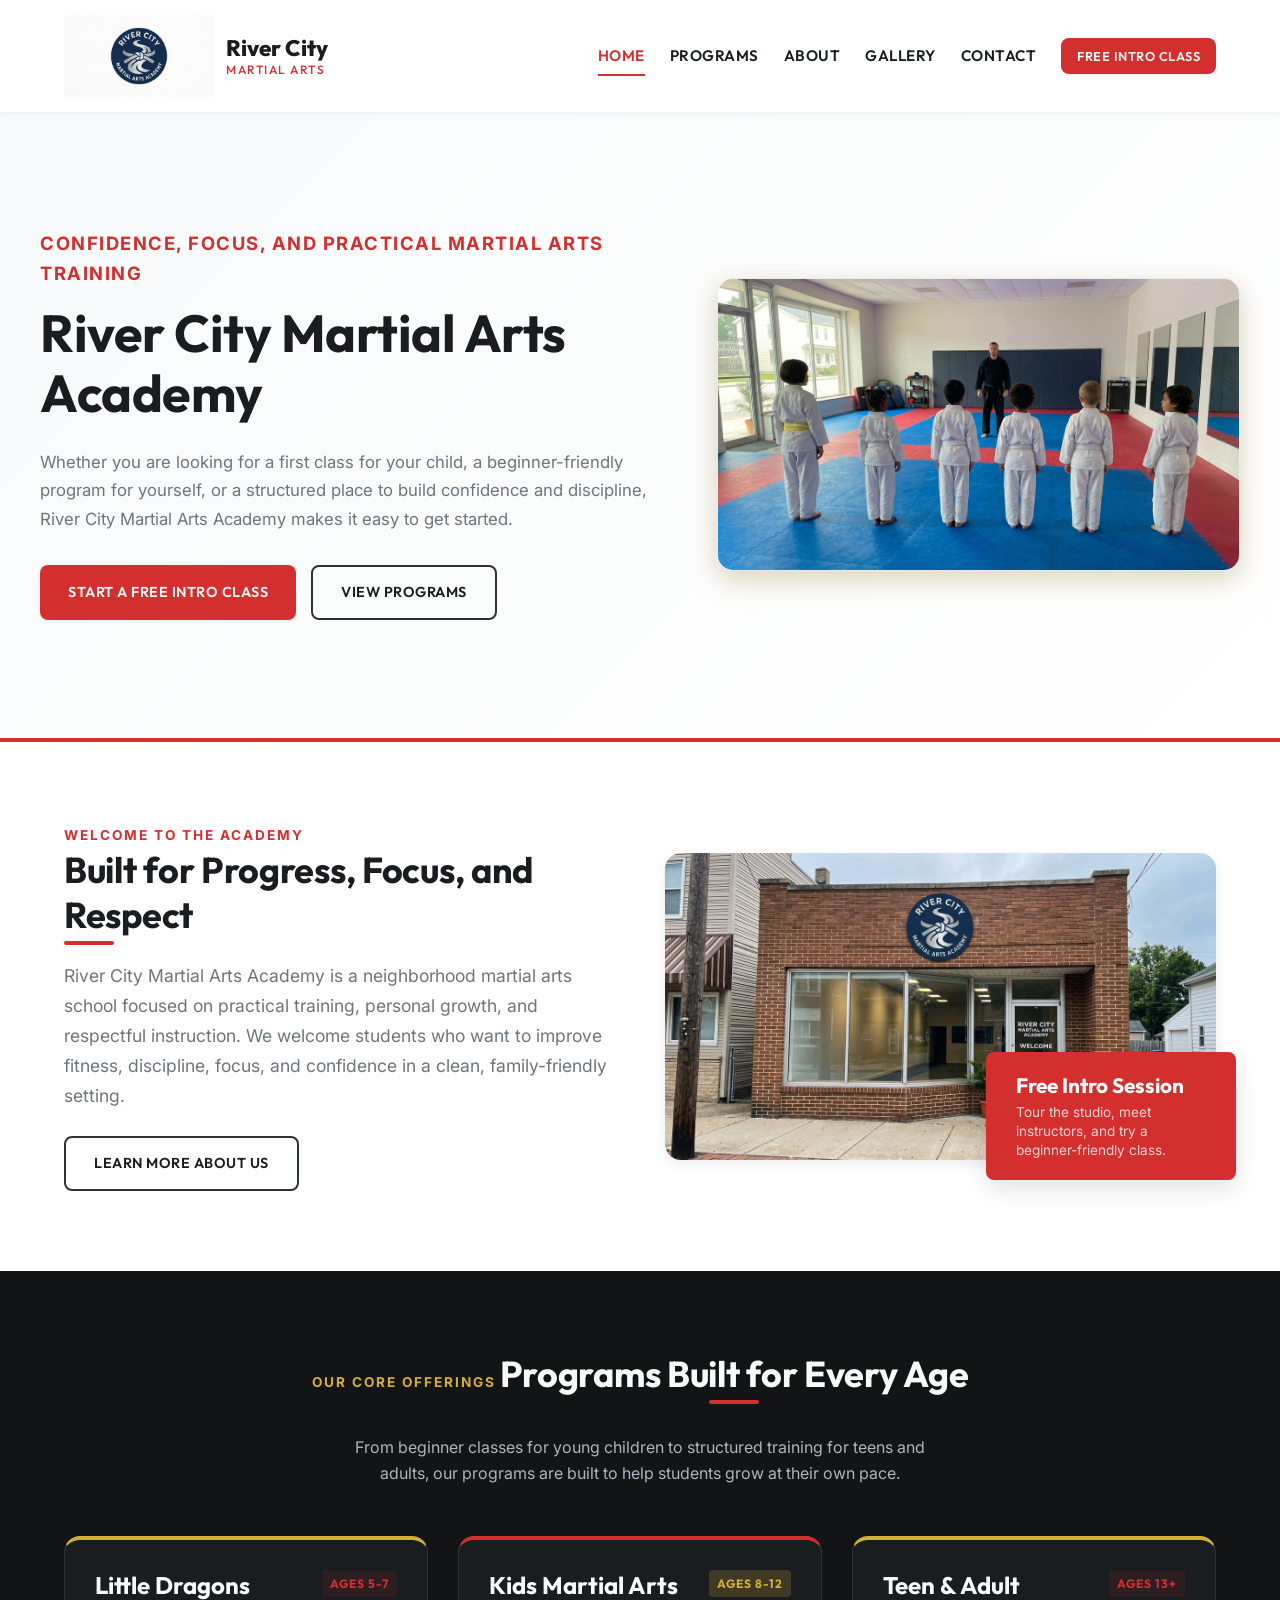
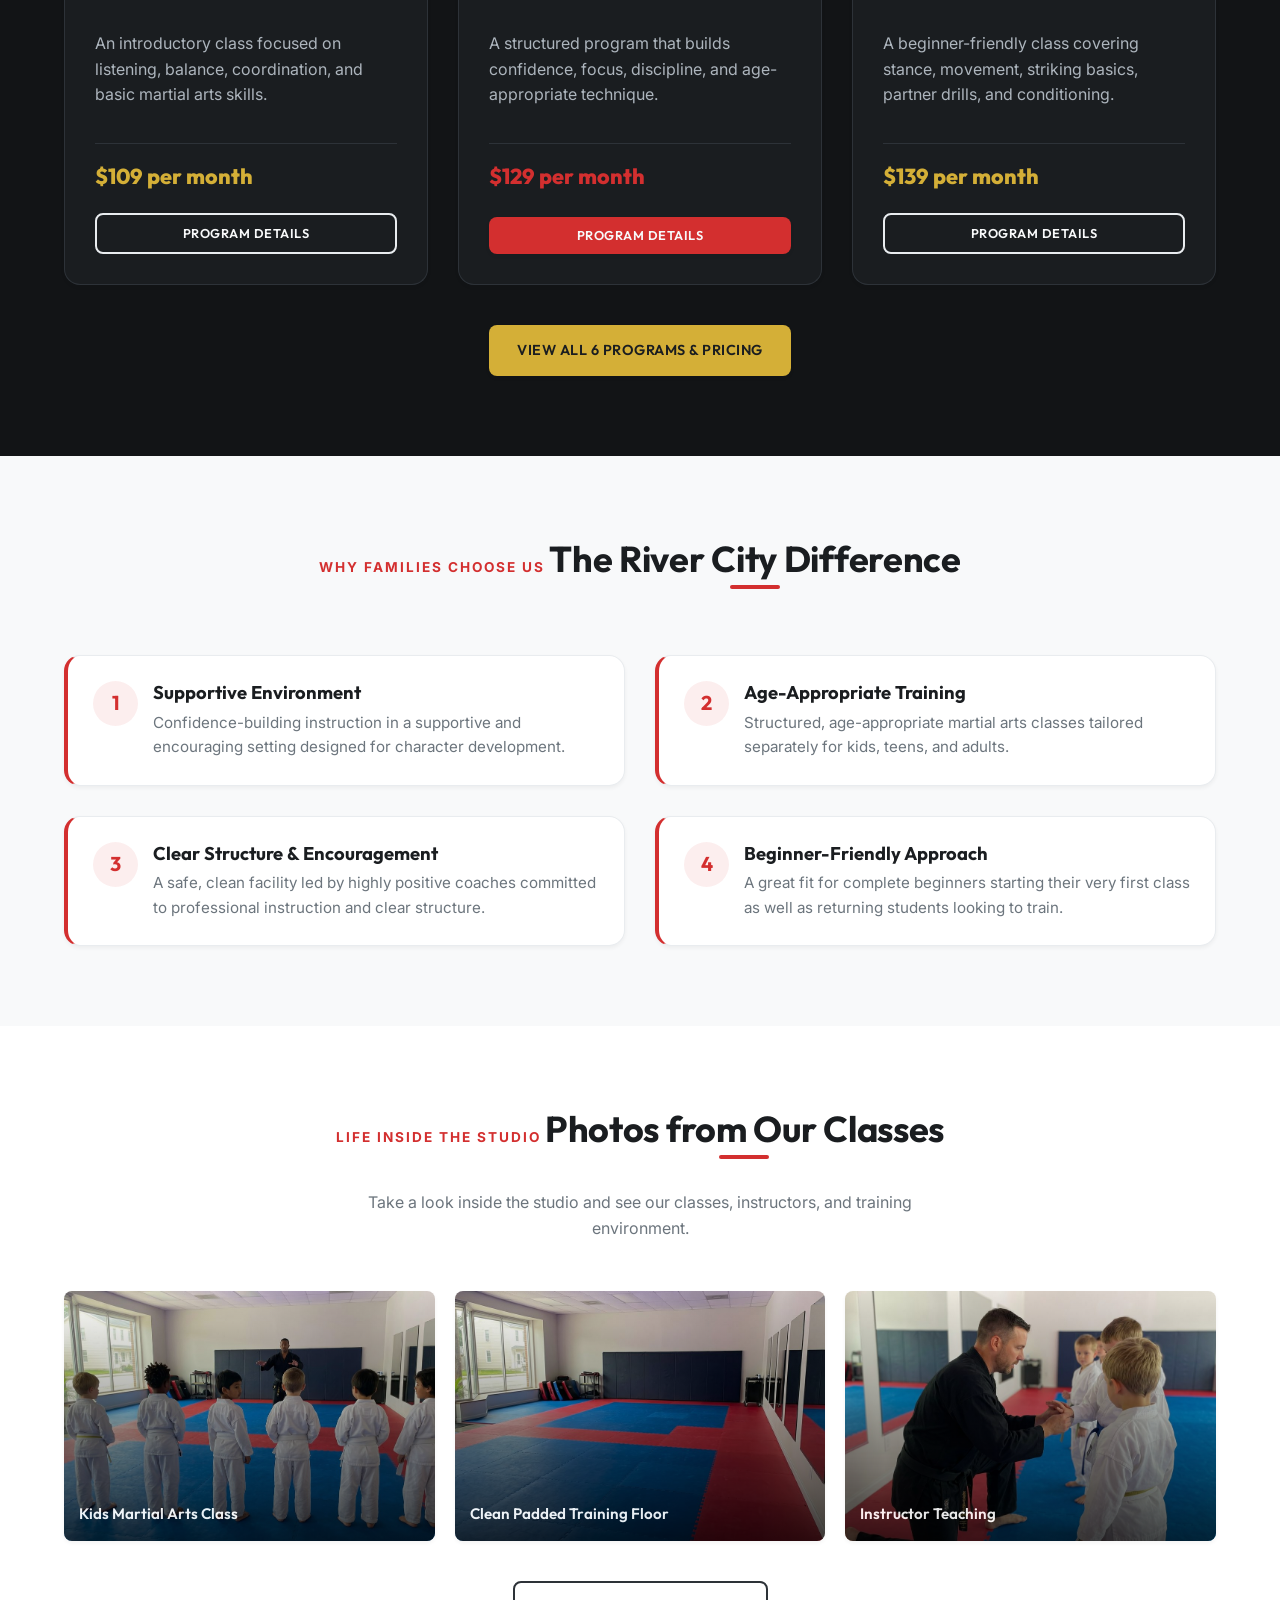
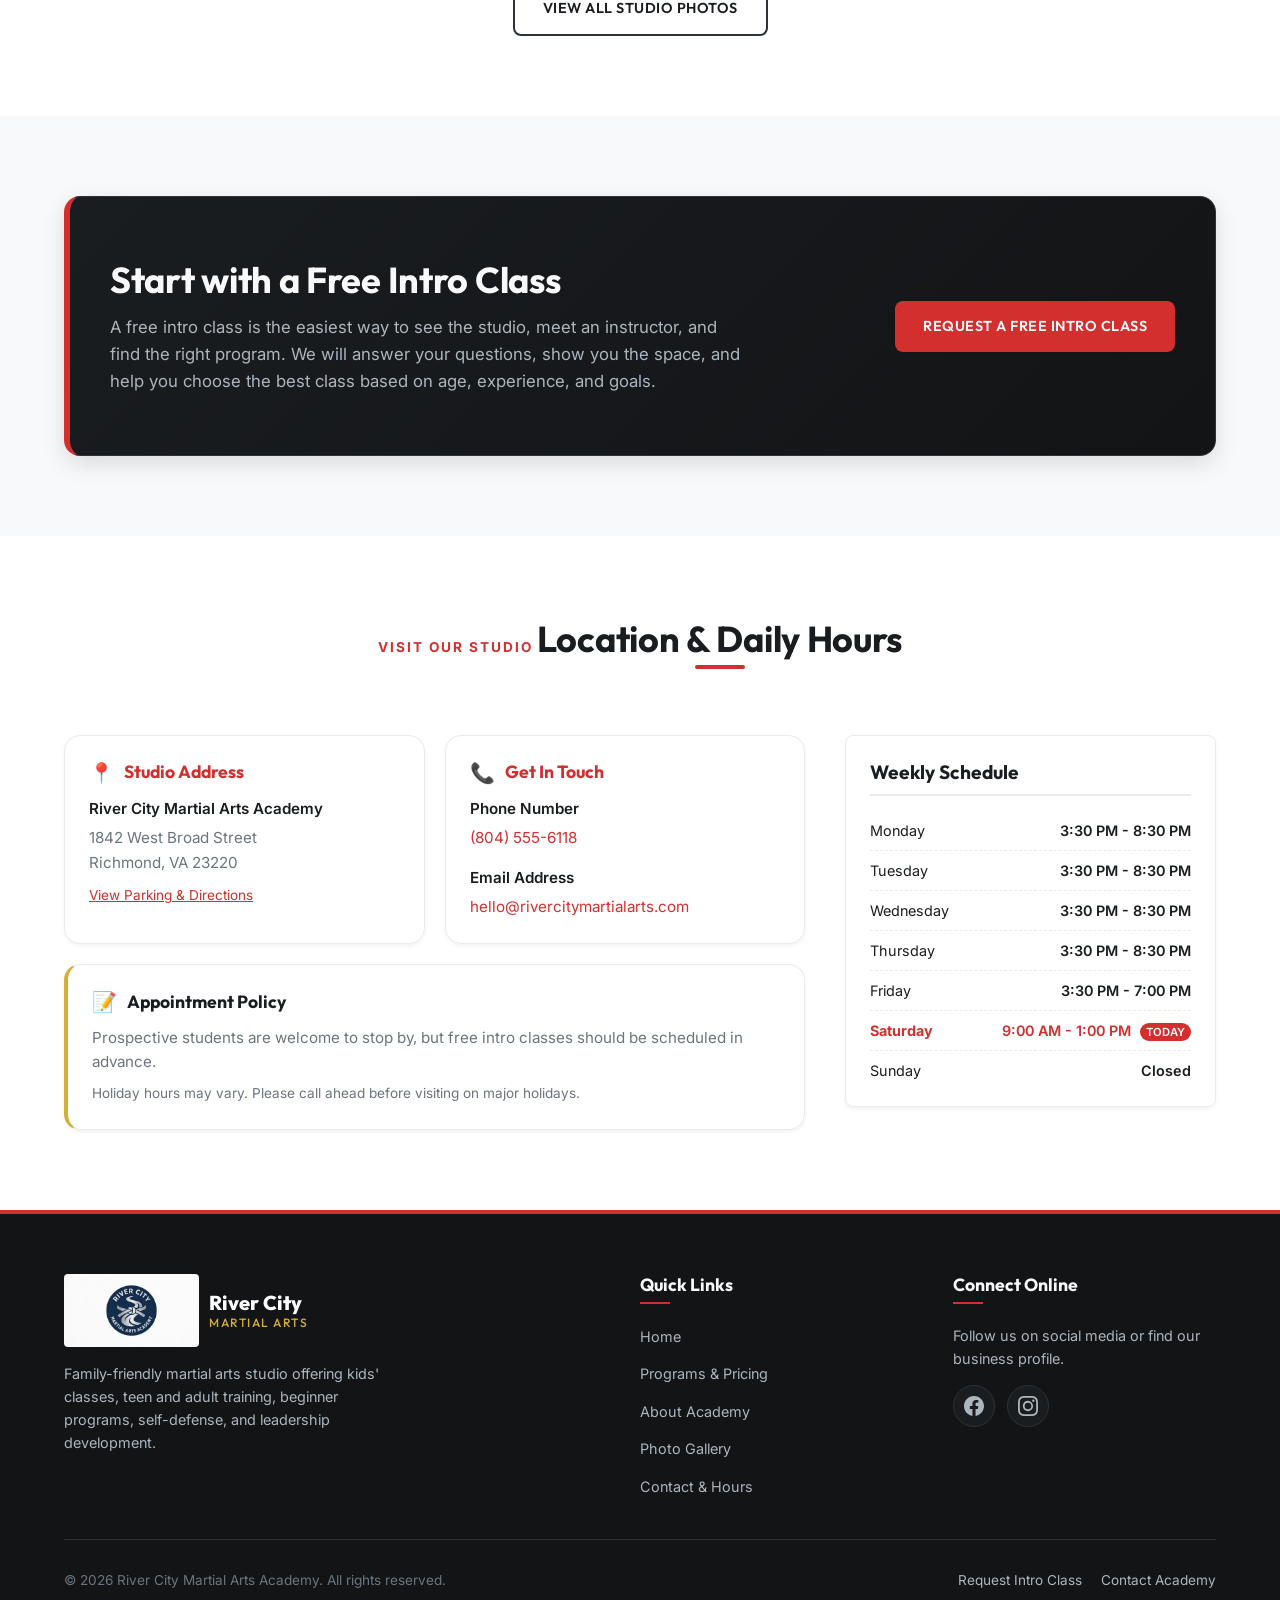
==== index.html @ 2dc16b72 "Initial commit - River City Martial Arts Academy website build" ====
<!DOCTYPE html>
<html lang="en">
<head>
  <meta charset="UTF-8">
  <meta name="viewport" content="width=device-width, initial-scale=1.0">
  <title>River City Martial Arts Academy | Confidence, Focus, & Practical Training</title>
  <meta name="description" content="River City Martial Arts Academy offers family-friendly martial arts classes for kids, teens, and adults in Richmond, Virginia. Start with a free intro class today!">
  <link rel="stylesheet" href="assets/css/style.css">
</head>
<body>

  <!-- Sticky Header & Navigation -->
  <header class="site-header" id="site-header">
    <div class="container header-container">
      <a href="index.html" class="logo-link" id="nav-logo">
        <img src="assets/logo/river-city-martial-arts-logo.jpg" alt="River City Martial Arts Academy Logo" class="logo-image">
        <span class="logo-text">
          River City
          <span class="logo-subtext">Martial Arts</span>
        </span>
      </a>

      <!-- Hamburger Menu for Mobile -->
      <button class="hamburger" id="hamburger" aria-label="Toggle Navigation menu">
        <span></span>
        <span></span>
        <span></span>
      </button>

      <!-- Navigation Links -->
      <nav class="nav-menu" id="nav-menu">
        <a href="index.html" class="nav-link">Home</a>
        <a href="programs.html" class="nav-link">Programs</a>
        <a href="about.html" class="nav-link">About</a>
        <a href="gallery.html" class="nav-link">Gallery</a>
        <a href="contact.html" class="nav-link">Contact</a>
        <a href="contact.html" class="btn btn-primary btn-sm" id="nav-cta-btn">Free Intro Class</a>
      </nav>
    </div>
  </header>

  <!-- Hero Section -->
  <section class="hero" id="hero-section">
    <div class="container hero-grid-container">
      <div class="hero-content">
        <span class="subheadline">Confidence, Focus, and Practical Martial Arts Training</span>
        <h1>River City Martial Arts Academy</h1>
        <p class="intro-para">Whether you are looking for a first class for your child, a beginner-friendly program for yourself, or a structured place to build confidence and discipline, River City Martial Arts Academy makes it easy to get started.</p>
        <div class="hero-actions">
          <a href="contact.html" class="btn btn-primary" id="hero-primary-cta">Start a Free Intro Class</a>
          <a href="programs.html" class="btn btn-secondary" id="hero-secondary-cta">View Programs</a>
        </div>
      </div>
      <div class="hero-visual" id="hero-visual-block">
        <img src="assets/img/river-city-group-class-lineup.jpg" alt="River City Martial Arts Group Class Lineup" class="hero-visual-img">
      </div>
    </div>
  </section>

  <!-- Brief Intro Section -->
  <section class="py-section" id="intro-section" style="background-color: var(--bg-secondary);">
    <div class="container">
      <div class="grid grid-2" style="align-items: center; gap: 50px;">
        <div class="intro-text">
          <span class="section-subtitle">Welcome to the Academy</span>
          <h2 class="section-title">Built for Progress, Focus, and Respect</h2>
          <p style="font-size: 1.1rem; line-height: 1.7; margin-bottom: 25px;">River City Martial Arts Academy is a neighborhood martial arts school focused on practical training, personal growth, and respectful instruction. We welcome students who want to improve fitness, discipline, focus, and confidence in a clean, family-friendly setting.</p>
          <a href="about.html" class="btn btn-secondary" id="intro-about-btn">Learn More About Us</a>
        </div>
        <div class="intro-visual" style="position: relative;">
          <img src="assets/img/river-city-exterior.jpg" alt="River City Martial Arts Academy Exterior" style="width: 100%; height: auto; box-shadow: var(--shadow-md); border-radius: var(--border-radius-lg);">
          <div style="position: absolute; bottom: -20px; right: -20px; background-color: var(--primary); color: white; padding: 20px 30px; border-radius: var(--border-radius); box-shadow: var(--shadow-lg); max-width: 250px;" class="desktop-only-decor">
            <h4 style="color: white; font-size: 1.3rem; margin-bottom: 5px; font-family: var(--font-heading);">Free Intro Session</h4>
            <p style="color: rgba(255,255,255,0.8); font-size: 0.85rem; margin-bottom: 0; line-height: 1.4;">Tour the studio, meet instructors, and try a beginner-friendly class.</p>
          </div>
        </div>
      </div>
    </div>
  </section>

  <!-- Program Overview Section -->
  <section class="py-section bg-dark-section" id="program-overview-section">
    <div class="container">
      <div class="section-header text-center">
        <span class="section-subtitle" style="color: var(--secondary);">Our Core Offerings</span>
        <h2 class="section-title center">Programs Built for Every Age</h2>
        <p style="max-width: 600px; margin: 15px auto 0 auto;">From beginner classes for young children to structured training for teens and adults, our programs are built to help students grow at their own pace.</p>
      </div>

      <div class="grid grid-3">
        <!-- Little Dragons Card -->
        <div class="card card-dark program-card" id="home-prog-little-dragons">
          <div class="program-card-header">
            <h3>Little Dragons</h3>
            <span class="program-ages">Ages 5-7</span>
          </div>
          <p>An introductory class focused on listening, balance, coordination, and basic martial arts skills.</p>
          <div class="program-price">$109 per month</div>
          <a href="programs.html#little-dragons" class="btn btn-secondary-light btn-sm">Program Details</a>
        </div>

        <!-- Kids Martial Arts Card -->
        <div class="card card-dark program-card featured" id="home-prog-kids">
          <div class="program-card-header">
            <h3>Kids Martial Arts</h3>
            <span class="program-ages" style="background-color: rgba(212, 175, 55, 0.2); color: var(--secondary);">Ages 8-12</span>
          </div>
          <p>A structured program that builds confidence, focus, discipline, and age-appropriate technique.</p>
          <div class="program-price" style="color: var(--primary);">$129 per month</div>
          <a href="programs.html#kids-martial-arts" class="btn btn-primary btn-sm">Program Details</a>
        </div>

        <!-- Teen and Adult Fundamentals Card -->
        <div class="card card-dark program-card" id="home-prog-teen-adult">
          <div class="program-card-header">
            <h3>Teen & Adult</h3>
            <span class="program-ages">Ages 13+</span>
          </div>
          <p>A beginner-friendly class covering stance, movement, striking basics, partner drills, and conditioning.</p>
          <div class="program-price">$139 per month</div>
          <a href="programs.html#teen-adult-fundamentals" class="btn btn-secondary-light btn-sm">Program Details</a>
        </div>
      </div>

      <div class="text-center" style="margin-top: 40px;">
        <a href="programs.html" class="btn btn-gold" id="home-view-all-programs-btn">View All 6 Programs & Pricing</a>
      </div>
    </div>
  </section>

  <!-- Benefits Section -->
  <section class="py-section" id="benefits-section" style="background-color: var(--bg-primary);">
    <div class="container">
      <div class="section-header text-center">
        <span class="section-subtitle">Why Families Choose Us</span>
        <h2 class="section-title center">The River City Difference</h2>
      </div>

      <div class="grid grid-2">
        <div class="card benefit-card" id="benefit-1">
          <div class="benefit-icon-wrapper">1</div>
          <div class="benefit-content">
            <h4>Supportive Environment</h4>
            <p>Confidence-building instruction in a supportive and encouraging setting designed for character development.</p>
          </div>
        </div>

        <div class="card benefit-card" id="benefit-2">
          <div class="benefit-icon-wrapper">2</div>
          <div class="benefit-content">
            <h4>Age-Appropriate Training</h4>
            <p>Structured, age-appropriate martial arts classes tailored separately for kids, teens, and adults.</p>
          </div>
        </div>

        <div class="card benefit-card" id="benefit-3">
          <div class="benefit-icon-wrapper">3</div>
          <div class="benefit-content">
            <h4>Clear Structure & Encouragement</h4>
            <p>A safe, clean facility led by highly positive coaches committed to professional instruction and clear structure.</p>
          </div>
        </div>

        <div class="card benefit-card" id="benefit-4">
          <div class="benefit-icon-wrapper">4</div>
          <div class="benefit-content">
            <h4>Beginner-Friendly Approach</h4>
            <p>A great fit for complete beginners starting their very first class as well as returning students looking to train.</p>
          </div>
        </div>
      </div>
    </div>
  </section>

  <!-- Short Class Gallery Preview -->
  <section class="py-section" id="gallery-preview-section" style="background-color: var(--bg-secondary);">
    <div class="container">
      <div class="section-header text-center">
        <span class="section-subtitle">Life Inside the Studio</span>
        <h2 class="section-title center">Photos from Our Classes</h2>
        <p style="max-width: 600px; margin: 15px auto 0 auto;">Take a look inside the studio and see our classes, instructors, and training environment.</p>
      </div>

      <!-- Preview Image Grid (Interactive via Lightbox) -->
      <div class="grid gallery-preview" id="home-gallery-grid">
        <div class="gallery-preview-item" data-lightbox-src="assets/img/river-city-kids-class.jpg" data-lightbox-caption="Kids Martial Arts Class" id="home-gal-kids">
          <img src="assets/img/river-city-kids-class.jpg" alt="Kids Martial Arts Class Preview">
          <div style="position: absolute; top: 0; left: 0; width: 100%; height: 100%; background: linear-gradient(to top, rgba(0,0,0,0.8), transparent); display: flex; align-items: flex-end; padding: 15px; color: white; opacity: 0.9; cursor: pointer;">
            <span style="font-family: var(--font-heading); font-weight: 600; font-size: 0.95rem;">Kids Martial Arts Class</span>
          </div>
        </div>

        <div class="gallery-preview-item" data-lightbox-src="assets/img/river-city-training-floor.jpg" data-lightbox-caption="Clean Padded Training Floor" id="home-gal-floor">
          <img src="assets/img/river-city-training-floor.jpg" alt="Clean Padded Training Floor Preview">
          <div style="position: absolute; top: 0; left: 0; width: 100%; height: 100%; background: linear-gradient(to top, rgba(0,0,0,0.8), transparent); display: flex; align-items: flex-end; padding: 15px; color: white; opacity: 0.9; cursor: pointer;">
            <span style="font-family: var(--font-heading); font-weight: 600; font-size: 0.95rem;">Clean Padded Training Floor</span>
          </div>
        </div>

        <div class="gallery-preview-item" data-lightbox-src="assets/img/river-city-instructor-teaching.jpg" data-lightbox-caption="Instructor Teaching" id="home-gal-teaching">
          <img src="assets/img/river-city-instructor-teaching.jpg" alt="Instructor Teaching Preview">
          <div style="position: absolute; top: 0; left: 0; width: 100%; height: 100%; background: linear-gradient(to top, rgba(0,0,0,0.8), transparent); display: flex; align-items: flex-end; padding: 15px; color: white; opacity: 0.9; cursor: pointer;">
            <span style="font-family: var(--font-heading); font-weight: 600; font-size: 0.95rem;">Instructor Teaching</span>
          </div>
        </div>
      </div>

      <div class="text-center">
        <a href="gallery.html" class="btn btn-secondary" id="home-view-gallery-btn">View All Studio Photos</a>
      </div>
    </div>
  </section>

  <!-- Free Intro Class Call to Action Banner -->
  <section class="py-section" style="background-color: var(--bg-primary);" id="home-cta-section">
    <div class="container">
      <div class="cta-banner" id="home-cta-banner">
        <div class="cta-banner-content">
          <h2>Start with a Free Intro Class</h2>
          <p>A free intro class is the easiest way to see the studio, meet an instructor, and find the right program. We will answer your questions, show you the space, and help you choose the best class based on age, experience, and goals.</p>
        </div>
        <div class="cta-banner-action">
          <a href="contact.html" class="btn btn-primary" id="home-banner-cta-btn">Request a Free Intro Class</a>
        </div>
      </div>
    </div>
  </section>

  <!-- Location and Contact Summary -->
  <section class="py-section" id="home-contact-section" style="background-color: var(--bg-secondary);">
    <div class="container">
      <div class="section-header text-center">
        <span class="section-subtitle">Visit Our Studio</span>
        <h2 class="section-title center">Location & Daily Hours</h2>
      </div>

      <div class="grid info-snippet-grid">
        <!-- Contact quick info blocks -->
        <div class="info-cards">
          <div class="card info-card" id="home-contact-address">
            <h4 class="info-card-title">
              <span style="font-size: 1.25rem;">📍</span> Studio Address
            </h4>
            <p style="font-weight: 600; color: var(--text-dark); margin-bottom: 5px;">River City Martial Arts Academy</p>
            <p>1842 West Broad Street<br>Richmond, VA 23220</p>
            <p style="margin-top: 10px; font-size: 0.85rem;"><a href="contact.html#directions" style="text-decoration: underline;">View Parking & Directions</a></p>
          </div>

          <div class="card info-card" id="home-contact-phone-email">
            <h4 class="info-card-title">
              <span style="font-size: 1.25rem;">📞</span> Get In Touch
            </h4>
            <p style="font-weight: 600; color: var(--text-dark); margin-bottom: 5px;">Phone Number</p>
            <p><a href="tel:8045556118">(804) 555-6118</a></p>
            
            <p style="font-weight: 600; color: var(--text-dark); margin-top: 15px; margin-bottom: 5px;">Email Address</p>
            <p><a href="mailto:hello@rivercitymartialarts.com">hello@rivercitymartialarts.com</a></p>
          </div>

          <div class="card info-card" style="grid-column: span 2; border-left: 4px solid var(--secondary);" id="home-contact-policy">
            <h4 class="info-card-title" style="color: var(--text-dark);">
              <span style="font-size: 1.25rem;">📝</span> Appointment Policy
            </h4>
            <p>Prospective students are welcome to stop by, but free intro classes should be scheduled in advance.</p>
            <p style="margin-top: 8px; font-size: 0.85rem; color: var(--text-muted);">Holiday hours may vary. Please call ahead before visiting on major holidays.</p>
          </div>
        </div>

        <!-- Weekly Hours Roster -->
        <div class="hours-roster" id="home-hours-roster">
          <h3 class="hours-title">Weekly Schedule</h3>
          <div class="hours-row">
            <span class="hours-day">Monday</span>
            <span class="hours-time">3:30 PM - 8:30 PM</span>
          </div>
          <div class="hours-row">
            <span class="hours-day">Tuesday</span>
            <span class="hours-time">3:30 PM - 8:30 PM</span>
          </div>
          <div class="hours-row">
            <span class="hours-day">Wednesday</span>
            <span class="hours-time">3:30 PM - 8:30 PM</span>
          </div>
          <div class="hours-row">
            <span class="hours-day">Thursday</span>
            <span class="hours-time">3:30 PM - 8:30 PM</span>
          </div>
          <div class="hours-row">
            <span class="hours-day">Friday</span>
            <span class="hours-time">3:30 PM - 7:00 PM</span>
          </div>
          <div class="hours-row">
            <span class="hours-day">Saturday</span>
            <span class="hours-time">9:00 AM - 1:00 PM</span>
          </div>
          <div class="hours-row">
            <span class="hours-day">Sunday</span>
            <span class="hours-time">Closed</span>
          </div>
        </div>
      </div>
    </div>
  </section>

  <!-- Footer -->
  <footer class="site-footer" id="site-footer">
    <div class="container">
      <div class="footer-top">
        <div class="footer-brand">
          <a href="index.html" class="logo-link" style="gap: 10px;">
            <img src="assets/logo/river-city-martial-arts-logo.jpg" alt="River City Martial Arts Academy Logo" class="logo-image" style="width: 135px;">
            <span class="logo-text" style="color: white; font-size: 1.25rem;">
              River City
              <span class="logo-subtext" style="color: var(--secondary);">Martial Arts</span>
            </span>
          </a>
          <p>Family-friendly martial arts studio offering kids' classes, teen and adult training, beginner programs, self-defense, and leadership development.</p>
        </div>

        <div>
          <h3 class="footer-title">Quick Links</h3>
          <ul class="footer-links">
            <li><a href="index.html" class="footer-link">Home</a></li>
            <li><a href="programs.html" class="footer-link">Programs & Pricing</a></li>
            <li><a href="about.html" class="footer-link">About Academy</a></li>
            <li><a href="gallery.html" class="footer-link">Photo Gallery</a></li>
            <li><a href="contact.html" class="footer-link">Contact & Hours</a></li>
          </ul>
        </div>

        <div>
          <h3 class="footer-title">Connect Online</h3>
          <p style="font-size: 0.9rem; color: var(--text-muted-light); margin-bottom: 15px;">Follow us on social media or find our business profile.</p>
                              <div class="social-links">
            <a href="https://www.facebook.com/rivercitymartialartsacademy" target="_blank" rel="noopener" class="social-icon-btn" id="footer-fb-link" aria-label="Facebook Page">
              <svg xmlns="http://www.w3.org/2000/svg" width="20" height="20" fill="currentColor" class="bi bi-facebook" viewBox="0 0 16 16">
                <path d="M16 8.049c0-4.446-3.582-8.05-8-8.05C3.58 0-.002 3.603-.002 8.05c0 4.017 2.926 7.347 6.75 7.951v-5.625h-2.03V8.05H6.75V6.275c0-2.017 1.195-3.131 3.022-3.131.876 0 1.791.157 1.791.157v1.98h-1.009c-.993 0-1.303.621-1.303 1.258v1.51h2.218l-.354 2.326H9.25V16c3.824-.604 6.75-3.934 6.75-7.951"/>
              </svg>
            </a>
            <a href="https://instagram.com/rivercitymartialarts" target="_blank" rel="noopener" class="social-icon-btn" id="footer-ig-link" aria-label="Instagram Profile">
              <svg xmlns="http://www.w3.org/2000/svg" width="20" height="20" fill="currentColor" class="bi bi-instagram" viewBox="0 0 16 16">
                <path d="M8 0C5.829 0 5.556.01 4.703.048 3.85.088 3.269.222 2.76.42a3.9 3.9 0 0 0-1.417.923A3.9 3.9 0 0 0 .42 2.76C.222 3.268.087 3.85.048 4.7.01 5.555 0 5.827 0 8.001c0 2.172.01 2.444.048 3.297.04.852.174 1.433.372 1.942.205.526.478.972.923 1.417.444.445.89.719 1.416.923.51.198 1.09.333 1.942.372C5.555 15.99 5.827 16 8 16s2.444-.01 3.298-.048c.851-.04 1.434-.174 1.943-.372a3.9 3.9 0 0 0 1.416-.923c.445-.445.718-.891.923-1.417.197-.509.332-1.09.372-1.942C15.99 10.445 16 10.173 16 8s-.01-2.445-.048-3.299c-.04-.851-.175-1.433-.372-1.941a3.9 3.9 0 0 0-.923-1.417A3.9 3.9 0 0 0 13.24.42c-.51-.198-1.092-.333-1.943-.372C10.443.01 10.172 0 7.998 0zm-.717 1.442h.718c2.136 0 2.389.007 3.232.046.78.035 1.204.166 1.486.275.373.145.64.319.92.599s.453.546.598.92c.11.281.24.705.275 1.485.039.843.047 1.096.047 3.231s-.008 2.389-.047 3.232c-.035.78-.166 1.203-.275 1.485a2.5 2.5 0 0 1-.599.919c-.28.28-.546.453-.92.598-.28.11-.704.24-1.485.276-.843.038-1.096.047-3.232.047s-2.39-.009-3.233-.047c-.78-.036-1.203-.166-1.485-.276a2.5 2.5 0 0 1-.92-.598 2.5 2.5 0 0 1-.6-.92c-.109-.281-.24-.705-.275-1.485-.038-.843-.046-1.096-.046-3.233s.008-2.388.046-3.231c.036-.78.166-1.204.276-1.486.145-.373.319-.64.599-.92.28-.28.546-.453.92-.598.282-.11.705-.24 1.485-.276.738-.034 1.024-.044 2.515-.045zm4.988 1.328a.96.96 0 1 0 0 1.92.96.96 0 0 0 0-1.92m-4.27 1.122a4.109 4.109 0 1 0 0 8.217 4.109 4.109 0 0 0 0-8.217m0 1.441a2.667 2.667 0 1 1 0 5.334 2.667 2.667 0 0 1 0-5.334"/>
              </svg>
            </a>
          </div>
        </div>
      </div>

      <div class="footer-bottom">
        <p>&copy; 2026 River City Martial Arts Academy. All rights reserved.</p>
        <p>
          <a href="contact.html" target="_blank" style="margin-right: 15px;">Request Intro Class</a>
          <a href="contact.html" target="_blank">Contact Academy</a>
        </p>
      </div>
    </div>
  </footer>

  <!-- Lightbox Modal Container -->
  <div class="lightbox" id="lightbox" aria-modal="true" role="dialog" aria-label="Image lightbox viewer">
    <button class="lightbox-close" id="lightbox-close" aria-label="Close image">&times;</button>
    <button class="lightbox-nav lightbox-prev" id="lightbox-prev" aria-label="Previous image">&#8249;</button>
    <div class="lightbox-content-wrapper">
      <img src="" alt="" class="lightbox-img" id="lightbox-img">
      <div class="lightbox-caption" id="lightbox-caption"></div>
    </div>
    <button class="lightbox-nav lightbox-next" id="lightbox-next" aria-label="Next image">&#8250;</button>
  </div>

  <script src="assets/js/main.js"></script>
</body>
</html>
---- assets/css/style.css ----
/* 
  =========================================
  RIVER CITY MARTIAL ARTS ACADEMY
  Core Design System & Stylesheets
  Vanilla CSS
  =========================================
*/

/* Google Fonts Imports */
@import url('https://fonts.googleapis.com/css2?family=Inter:wght@300;400;500;600;700&family=Outfit:wght@400;500;600;700;800&display=swap');

/* CSS Variables */
:root {
  /* Colors */
  --bg-primary: #F8F9FA;
  --bg-secondary: #FFFFFF;
  --bg-dark: #121416;
  --bg-dark-card: #1A1D20;
  
  --primary: #D32F2F;        /* Crimson Red */
  --primary-hover: #B71C1C;
  --secondary: #D4AF37;      /* Gold Accents */
  --secondary-hover: #C5A028;
  
  --text-dark: #1A1D20;
  --text-light: #F8F9FA;
  --text-muted: #6C757D;
  --text-muted-light: #ADB5BD;
  
  --border-light: #E9ECEF;
  --border-dark: #2D3238;
  --border-accent: #E0A96D;
  
  /* Fonts */
  --font-heading: 'Outfit', sans-serif;
  --font-body: 'Inter', sans-serif;
  
  /* Shadow & Transitions */
  --shadow-sm: 0 2px 4px rgba(0, 0, 0, 0.05);
  --shadow-md: 0 4px 12px rgba(0, 0, 0, 0.08);
  --shadow-lg: 0 8px 24px rgba(0, 0, 0, 0.12);
  --shadow-premium: 0 12px 30px rgba(211, 47, 47, 0.15); /* Red tinted shadow for CTAs */
  --transition: all 0.3s cubic-bezier(0.4, 0, 0.2, 1);
  --border-radius: 8px;
  --border-radius-lg: 16px;
  
  /* Spacing */
  --section-padding: 80px 0;
  --section-padding-mobile: 48px 0;
  --container-width: 1200px;
}

/* Base resets */
*, *::before, *::after {
  box-sizing: border-box;
  margin: 0;
  padding: 0;
}

html {
  scroll-behavior: smooth;
  font-size: 16px;
}

body {
  font-family: var(--font-body);
  background-color: var(--bg-primary);
  color: var(--text-dark);
  line-height: 1.6;
  -webkit-font-smoothing: antialiased;
}

/* Typography styles */
h1, h2, h3, h4, h5, h6 {
  font-family: var(--font-heading);
  font-weight: 700;
  line-height: 1.25;
  color: var(--text-dark);
}

h1 {
  font-size: 3rem;
  letter-spacing: -0.5px;
}

h2 {
  font-size: 2.25rem;
  letter-spacing: -0.3px;
  margin-bottom: 1.5rem;
  position: relative;
  display: inline-block;
}

/* Elegant decorative line under H2 headings */
h2.section-title::after {
  content: '';
  position: absolute;
  left: 0;
  bottom: -8px;
  width: 50px;
  height: 4px;
  background-color: var(--primary);
  border-radius: 2px;
}

h2.section-title.center::after {
  left: 50%;
  transform: translateX(-50%);
}

h3 {
  font-size: 1.5rem;
  margin-bottom: 1rem;
}

p {
  color: var(--text-muted);
  margin-bottom: 1.25rem;
}

a {
  color: var(--primary);
  text-decoration: none;
  transition: var(--transition);
}

a:hover {
  color: var(--primary-hover);
}

ul, ol {
  list-style: none;
}

img {
  max-width: 100%;
  height: auto;
  display: block;
  border-radius: var(--border-radius);
}

/* Grid & Container */
.container {
  width: 90%;
  max-width: var(--container-width);
  margin: 0 auto;
}

.grid {
  display: grid;
  gap: 30px;
}

.grid-2 {
  grid-template-columns: repeat(2, 1fr);
}

.grid-3 {
  grid-template-columns: repeat(3, 1fr);
}

.grid-4 {
  grid-template-columns: repeat(4, 1fr);
}

/* Utility classes */
.text-center { text-align: center; }
.text-light { color: var(--text-light); }
.text-muted-light { color: var(--text-muted-light); }
.py-section { padding: var(--section-padding); }
.bg-dark-section {
  background-color: var(--bg-dark);
  color: var(--text-light);
}
.bg-dark-section h2,
.bg-dark-section h3,
.bg-dark-section h4 {
  color: var(--text-light);
}
.bg-dark-section p {
  color: var(--text-muted-light);
}

/* Header & Sticky Navigation */
.site-header {
  position: sticky;
  top: 0;
  background-color: rgba(255, 255, 255, 0.95);
  box-shadow: var(--shadow-sm);
  z-index: 1000;
  backdrop-filter: blur(10px);
  border-bottom: 1px file link to var(--border-light);
  transition: var(--transition);
}

.site-header.scrolled {
  box-shadow: var(--shadow-md);
  padding: 8px 0;
}

.header-container {
  display: flex;
  justify-content: space-between;
  align-items: center;
  padding: 15px 0;
}

.logo-link {
  display: flex;
  align-items: center;
  gap: 12px;
  text-decoration: none;
}

.logo-image {
  width: 150px;
  height: auto;
  border-radius: 4px;
  object-fit: contain;
  transition: var(--transition);
}

.site-header.scrolled .logo-image {
  width: 125px;
}

.logo-text {
  font-family: var(--font-heading);
  font-size: 1.4rem;
  font-weight: 800;
  color: var(--text-dark);
  line-height: 1.1;
  display: flex;
  flex-direction: column;
}

.logo-subtext {
  font-size: 0.75rem;
  font-weight: 500;
  color: var(--primary);
  text-transform: uppercase;
  letter-spacing: 1.5px;
  margin-top: 2px;
}

/* Navigation Links */
.nav-menu {
  display: flex;
  gap: 25px;
  align-items: center;
}

.nav-link {
  font-family: var(--font-heading);
  font-weight: 600;
  color: var(--text-dark);
  font-size: 0.95rem;
  position: relative;
  padding: 8px 0;
  text-transform: uppercase;
  letter-spacing: 0.5px;
}

.nav-link::after {
  content: '';
  position: absolute;
  width: 0;
  height: 2px;
  bottom: 0;
  left: 0;
  background-color: var(--primary);
  transition: var(--transition);
}

.nav-link:hover {
  color: var(--primary);
}

.nav-link:hover::after,
.nav-link.active::after {
  width: 100%;
}

.nav-link.active {
  color: var(--primary);
}

/* Mobile Hamburger Menu */
.hamburger {
  display: none;
  background: none;
  border: none;
  cursor: pointer;
  padding: 8px;
  z-index: 1001;
}

.hamburger span {
  display: block;
  width: 24px;
  height: 2.5px;
  background-color: var(--text-dark);
  margin: 5px 0;
  transition: var(--transition);
}

/* Active Hamburger State */
.hamburger.active span:nth-child(1) {
  transform: translateY(7.5px) rotate(45deg);
}

.hamburger.active span:nth-child(2) {
  opacity: 0;
}

.hamburger.active span:nth-child(3) {
  transform: translateY(-7.5px) rotate(-45deg);
}

/* Interactive Buttons */
.btn {
  display: inline-flex;
  align-items: center;
  justify-content: center;
  font-family: var(--font-heading);
  font-weight: 600;
  text-transform: uppercase;
  letter-spacing: 0.5px;
  padding: 14px 28px;
  border-radius: var(--border-radius);
  transition: var(--transition);
  cursor: pointer;
  font-size: 0.9rem;
  border: none;
  gap: 8px;
}

.btn-primary {
  background-color: var(--primary);
  color: var(--text-light);
  box-shadow: var(--shadow-sm);
}

.btn-primary:hover {
  background-color: var(--primary-hover);
  color: var(--text-light);
  transform: translateY(-2px);
  box-shadow: var(--shadow-premium);
}

.btn-secondary {
  background-color: transparent;
  color: var(--text-dark);
  border: 2px solid var(--border-dark);
}

.btn-secondary:hover {
  background-color: var(--bg-dark);
  color: var(--text-light);
  transform: translateY(-2px);
  border-color: var(--bg-dark);
}

.btn-secondary-light {
  background-color: transparent;
  color: var(--text-light);
  border: 2px solid var(--border-light);
}

.btn-secondary-light:hover {
  background-color: var(--text-light);
  color: var(--text-dark);
  transform: translateY(-2px);
}

.btn-gold {
  background-color: var(--secondary);
  color: var(--text-dark);
  box-shadow: var(--shadow-sm);
}

.btn-gold:hover {
  background-color: var(--secondary-hover);
  color: var(--text-dark);
  transform: translateY(-2px);
  box-shadow: var(--shadow-md);
}

.btn-sm {
  padding: 8px 16px;
  font-size: 0.8rem;
}

/* Hero Section */
.hero {
  position: relative;
  background: linear-gradient(135deg, var(--bg-primary) 0%, var(--bg-secondary) 100%);
  padding: 100px 0;
  display: flex;
  align-items: center;
  min-height: 70vh;
  color: var(--text-dark);
  overflow: hidden;
  border-bottom: 4px solid var(--primary);
}

.hero-grid-container {
  display: grid;
  grid-template-columns: 1.2fr 1fr;
  gap: 50px;
  align-items: center;
  width: 100%;
}

.hero-content {
  max-width: 100%;
  z-index: 2;
  position: relative;
}

.hero h1 {
  font-size: 3.25rem;
  line-height: 1.15;
  margin-bottom: 1.5rem;
  color: var(--text-dark);
}

.hero .subheadline {
  font-size: 1.15rem;
  font-weight: 700;
  color: var(--primary);
  margin-bottom: 1rem;
  text-transform: uppercase;
  letter-spacing: 1.5px;
  display: block;
}

.hero .intro-para {
  font-size: 1.05rem;
  color: var(--text-muted);
  margin-bottom: 2rem;
  line-height: 1.7;
}

.hero-actions {
  display: flex;
  gap: 15px;
  flex-wrap: wrap;
}

.hero-visual {
  width: 100%;
  position: relative;
}

.hero-visual-img {
  width: 100%;
  height: auto;
  border-radius: var(--border-radius-lg);
  box-shadow: 0 10px 30px rgba(212, 175, 55, 0.18), var(--shadow-lg); /* Gold-tinted drop shadow */
  border: 1px solid var(--border-light);
  object-fit: cover;
  max-height: 420px;
}

/* Premium Section Styling */
.section-header {
  margin-bottom: 50px;
}

.section-subtitle {
  font-size: 0.85rem;
  font-weight: 700;
  color: var(--primary);
  text-transform: uppercase;
  letter-spacing: 2px;
  margin-bottom: 8px;
}

/* Grid Cards (General) */
.card {
  background-color: var(--bg-secondary);
  border-radius: var(--border-radius-lg);
  padding: 30px;
  box-shadow: var(--shadow-sm);
  border: 1px solid var(--border-light);
  transition: var(--transition);
  position: relative;
  overflow: hidden;
}

.card:hover {
  transform: translateY(-5px);
  box-shadow: var(--shadow-lg);
  border-color: var(--primary);
}

/* Dark Card Style */
.card-dark {
  background-color: var(--bg-dark-card);
  border-color: var(--border-dark);
  color: var(--text-light);
}

.card-dark h3 {
  color: var(--text-light);
}

.card-dark p {
  color: var(--text-muted-light);
}

/* Program Card Styling */
.program-card {
  display: flex;
  flex-direction: column;
  height: 100%;
  border-top: 4px solid var(--secondary);
}

.program-card.featured {
  border-top-color: var(--primary);
}

.program-card-header {
  display: flex;
  justify-content: space-between;
  align-items: flex-start;
  margin-bottom: 15px;
}

.program-ages {
  font-family: var(--font-heading);
  font-size: 0.75rem;
  font-weight: 700;
  text-transform: uppercase;
  letter-spacing: 1px;
  padding: 4px 8px;
  background-color: rgba(211, 47, 47, 0.1);
  color: var(--primary);
  border-radius: 4px;
}

.program-price {
  font-family: var(--font-heading);
  font-size: 1.35rem;
  font-weight: 800;
  color: var(--primary);
  margin-top: 15px;
  margin-bottom: 20px;
  border-top: 1px solid var(--border-light);
  padding-top: 15px;
}

.bg-dark-section .program-price {
  color: var(--secondary);
  border-top-color: var(--border-dark);
}

.program-card .btn {
  margin-top: auto;
  width: 100%;
}

/* Benefits Grid */
.benefit-card {
  padding: 25px;
  border-left: 4px solid var(--primary);
  display: flex;
  align-items: flex-start;
  gap: 15px;
}

.benefit-icon-wrapper {
  background-color: rgba(211, 47, 47, 0.08);
  color: var(--primary);
  width: 45px;
  height: 45px;
  border-radius: 50%;
  display: flex;
  align-items: center;
  justify-content: center;
  flex-shrink: 0;
  font-size: 1.25rem;
  font-weight: 700;
  font-family: var(--font-heading);
}

.benefit-card h4 {
  font-size: 1.15rem;
  margin-bottom: 6px;
  line-height: 1.3;
}

.benefit-card p {
  margin-bottom: 0;
  font-size: 0.95rem;
}

/* Short Gallery Preview on Home */
.gallery-preview {
  grid-template-columns: repeat(3, 1fr);
  gap: 20px;
  margin-bottom: 40px;
}

.gallery-preview-item {
  position: relative;
  border-radius: var(--border-radius);
  overflow: hidden;
  height: 250px;
  box-shadow: var(--shadow-sm);
  transition: var(--transition);
}

.gallery-preview-item:hover {
  transform: scale(1.02);
  box-shadow: var(--shadow-md);
}

.gallery-preview-item img {
  width: 100%;
  height: 100%;
  object-fit: cover;
  border-radius: 0;
}

/* Call to Action Banner */
.cta-banner {
  background: linear-gradient(135deg, var(--bg-dark-card) 0%, var(--bg-dark) 100%);
  border: 1px solid var(--border-dark);
  border-left: 6px solid var(--primary);
  padding: 60px 40px;
  border-radius: var(--border-radius-lg);
  display: flex;
  align-items: center;
  justify-content: space-between;
  gap: 40px;
  box-shadow: var(--shadow-lg);
}

.cta-banner-content {
  max-width: 60%;
}

.cta-banner h2 {
  color: var(--text-light);
  font-size: 2.25rem;
  margin-bottom: 12px;
}

.cta-banner p {
  color: var(--text-muted-light);
  font-size: 1.05rem;
  margin-bottom: 0;
}

.cta-banner-action {
  flex-shrink: 0;
}

/* Contact Info & Hours Snippet */
.info-snippet-grid {
  grid-template-columns: 2fr 1fr;
  gap: 40px;
  align-items: start;
}

.info-cards {
  display: grid;
  grid-template-columns: repeat(2, 1fr);
  gap: 20px;
}

.info-card {
  padding: 24px;
}

.info-card-title {
  display: flex;
  align-items: center;
  gap: 10px;
  margin-bottom: 12px;
  color: var(--primary);
  font-weight: 700;
  font-size: 1.1rem;
}

.info-card p {
  margin-bottom: 0;
  font-size: 0.95rem;
}

/* Hours Roster Card */
.hours-roster {
  background-color: var(--bg-secondary);
  border-radius: var(--border-radius);
  padding: 24px;
  border: 1px solid var(--border-light);
  box-shadow: var(--shadow-sm);
}

.hours-title {
  font-size: 1.2rem;
  margin-bottom: 15px;
  border-bottom: 2px solid var(--border-light);
  padding-bottom: 10px;
  color: var(--text-dark);
}

.hours-row {
  display: flex;
  justify-content: space-between;
  padding: 8px 0;
  border-bottom: 1px dashed var(--border-light);
  font-size: 0.9rem;
}

.hours-row:last-child {
  border-bottom: none;
  padding-bottom: 0;
}

.hours-row.active {
  font-weight: 700;
  color: var(--primary);
}

.hours-day {
  text-transform: capitalize;
}

.hours-time {
  font-weight: 600;
}

/* Footer Design */
.site-footer {
  background-color: var(--bg-dark);
  color: var(--text-light);
  padding: 60px 0 30px 0;
  border-top: 4px solid var(--primary);
}

.footer-top {
  display: grid;
  grid-template-columns: 2fr 1fr 1fr;
  gap: 50px;
  margin-bottom: 40px;
}

.footer-brand {
  display: flex;
  flex-direction: column;
  gap: 15px;
}

.footer-brand .logo-text {
  color: var(--text-light);
}

.footer-brand p {
  font-size: 0.9rem;
  color: var(--text-muted-light);
  max-width: 320px;
}

.footer-title {
  font-size: 1.1rem;
  color: var(--text-light);
  margin-bottom: 20px;
  position: relative;
  padding-bottom: 8px;
}

.footer-title::after {
  content: '';
  position: absolute;
  bottom: 0;
  left: 0;
  width: 30px;
  height: 2px;
  background-color: var(--primary);
}

.footer-links {
  display: flex;
  flex-direction: column;
  gap: 12px;
}

.footer-link {
  font-size: 0.9rem;
  color: var(--text-muted-light);
  transition: var(--transition);
}

.footer-link:hover {
  color: var(--primary);
  padding-left: 4px;
}

.social-links {
  display: flex;
  gap: 12px;
  align-items: center;
}

.social-icon-btn {
  display: inline-flex;
  align-items: center;
  justify-content: center;
  width: 42px;
  height: 42px;
  background-color: var(--bg-dark-card);
  border-radius: 50%;
  border: 1px solid var(--border-dark);
  transition: var(--transition);
}

.social-icon-btn svg {
  color: var(--text-muted-light) !important;
  transition: var(--transition);
}

.social-icon-btn:hover {
  background-color: var(--primary);
  border-color: var(--primary);
  transform: translateY(-2px);
  box-shadow: 0 4px 10px rgba(211, 47, 47, 0.3);
}

.social-icon-btn:hover svg {
  color: var(--text-light) !important;
}

.footer-bottom {
  border-top: 1px solid var(--border-dark);
  padding-top: 30px;
  display: flex;
  justify-content: space-between;
  align-items: center;
  font-size: 0.85rem;
  color: var(--text-muted-light);
  flex-wrap: wrap;
  gap: 15px;
}

.footer-bottom a {
  color: var(--text-muted-light);
}

.footer-bottom a:hover {
  color: var(--primary);
}

/* Sub-page Specific Styling Banner */
.page-banner {
  background: linear-gradient(135deg, rgba(18, 20, 22, 0.9) 0%, rgba(26, 29, 32, 0.9) 100%),
              url('../img/river-city-group-class-lineup.jpg') center/cover no-repeat;
  padding: 80px 0;
  text-align: center;
  color: var(--text-light);
  border-bottom: 4px solid var(--primary);
}

.page-banner h1 {
  color: var(--text-light);
  margin-bottom: 12px;
}

.page-banner p {
  color: var(--text-muted-light);
  font-size: 1.1rem;
  max-width: 600px;
  margin: 0 auto;
}

/* PDF download block */
.pdf-guide-block {
  background-color: var(--bg-secondary);
  border: 1px solid var(--border-light);
  border-radius: var(--border-radius-lg);
  padding: 40px;
  display: flex;
  align-items: center;
  gap: 30px;
  margin-bottom: 50px;
  box-shadow: var(--shadow-sm);
}

.pdf-icon {
  font-size: 3.5rem;
  color: var(--primary);
  background-color: rgba(211, 47, 47, 0.06);
  width: 90px;
  height: 90px;
  border-radius: var(--border-radius);
  display: flex;
  align-items: center;
  justify-content: center;
  font-weight: 800;
  font-family: var(--font-heading);
  flex-shrink: 0;
  border: 1px dashed rgba(211, 47, 47, 0.3);
}

.pdf-info h3 {
  margin-bottom: 8px;
}

.pdf-info p {
  margin-bottom: 0;
}

/* Instructor Team Styling */
.instructor-card {
  text-align: center;
  padding: 30px 20px;
}

.instructor-avatar {
  width: 80px;
  height: 80px;
  background: linear-gradient(135deg, var(--primary) 0%, var(--secondary) 100%);
  border-radius: 50%;
  margin: 0 auto 20px auto;
  display: flex;
  align-items: center;
  justify-content: center;
  color: var(--text-light);
  font-family: var(--font-heading);
  font-weight: 800;
  font-size: 1.8rem;
  box-shadow: var(--shadow-md);
}

.instructor-title {
  font-size: 0.85rem;
  font-weight: 700;
  color: var(--primary);
  text-transform: uppercase;
  letter-spacing: 1px;
  margin-bottom: 12px;
}

.specialty-list {
  display: flex;
  flex-wrap: wrap;
  gap: 8px;
  justify-content: center;
  margin-top: 15px;
}

.specialty-badge {
  background-color: rgba(0, 0, 0, 0.04);
  font-size: 0.75rem;
  padding: 4px 10px;
  border-radius: 20px;
  color: var(--text-dark);
  font-weight: 500;
  border: 1px solid var(--border-light);
}

.card-dark .specialty-badge {
  background-color: rgba(255, 255, 255, 0.05);
  color: var(--text-muted-light);
  border-color: var(--border-dark);
}

/* About Layout with Facility Photos */
.facility-grid {
  align-items: center;
}

.facility-text {
  max-width: 550px;
}

.facility-photos {
  display: grid;
  grid-template-columns: repeat(2, 1fr);
  gap: 15px;
}

.facility-photo-item {
  position: relative;
  overflow: hidden;
  border-radius: var(--border-radius);
  height: 200px;
  box-shadow: var(--shadow-sm);
}

.facility-photo-item img {
  width: 100%;
  height: 100%;
  object-fit: cover;
}

.facility-photo-caption {
  position: absolute;
  bottom: 0;
  left: 0;
  right: 0;
  background: rgba(0, 0, 0, 0.7);
  color: var(--text-light);
  padding: 8px;
  font-size: 0.75rem;
  font-family: var(--font-heading);
  text-align: center;
  font-weight: 600;
}

/* Gallery Page Layout */
.gallery-grid {
  grid-template-columns: repeat(3, 1fr);
  gap: 25px;
}

.gallery-card {
  background-color: var(--bg-secondary);
  border-radius: var(--border-radius);
  overflow: hidden;
  box-shadow: var(--shadow-sm);
  border: 1px solid var(--border-light);
  cursor: pointer;
  transition: var(--transition);
}

.gallery-card:hover {
  transform: translateY(-4px);
  box-shadow: var(--shadow-lg);
  border-color: var(--primary);
}

.gallery-img-container {
  height: 230px;
  overflow: hidden;
  position: relative;
}

.gallery-img-container img {
  width: 100%;
  height: 100%;
  object-fit: cover;
  border-radius: 0;
  transition: var(--transition);
}

.gallery-card:hover .gallery-img-container img {
  transform: scale(1.05);
}

.gallery-card-content {
  padding: 15px 20px;
}

.gallery-card-title {
  font-size: 1rem;
  font-weight: 700;
  color: var(--text-dark);
  margin-bottom: 0;
}

/* Lightbox Modal */
.lightbox {
  position: fixed;
  top: 0;
  left: 0;
  width: 100%;
  height: 100%;
  background-color: rgba(18, 20, 22, 0.98);
  z-index: 2000;
  display: none;
  align-items: center;
  justify-content: center;
  opacity: 0;
  transition: opacity 0.3s ease;
}

.lightbox.active {
  display: flex;
  opacity: 1;
}

.lightbox-content-wrapper {
  position: relative;
  max-width: 90%;
  max-height: 85%;
  display: flex;
  flex-direction: column;
  align-items: center;
}

.lightbox-img {
  max-width: 100%;
  max-height: 75vh;
  object-fit: contain;
  border-radius: 4px;
  box-shadow: 0 10px 40px rgba(0,0,0,0.8);
  border: 2px solid var(--border-dark);
}

.lightbox-caption {
  color: var(--text-light);
  margin-top: 15px;
  font-family: var(--font-heading);
  font-size: 1.1rem;
  font-weight: 600;
  text-align: center;
}

.lightbox-close {
  position: absolute;
  top: 25px;
  right: 25px;
  color: var(--text-light);
  font-size: 2rem;
  cursor: pointer;
  background: none;
  border: none;
  font-weight: 700;
  transition: var(--transition);
  width: 40px;
  height: 40px;
  display: flex;
  align-items: center;
  justify-content: center;
  border-radius: 50%;
  background-color: rgba(255, 255, 255, 0.05);
}

.lightbox-close:hover {
  color: var(--primary);
  background-color: rgba(255, 255, 255, 0.15);
}

.lightbox-nav {
  position: absolute;
  top: 50%;
  transform: translateY(-50%);
  color: var(--text-light);
  font-size: 2.5rem;
  background: rgba(255, 255, 255, 0.05);
  border: none;
  cursor: pointer;
  padding: 10px 18px;
  border-radius: 50%;
  transition: var(--transition);
  font-family: monospace;
}

.lightbox-nav:hover {
  background: var(--primary);
  color: var(--text-light);
}

.lightbox-prev {
  left: 20px;
}

.lightbox-next {
  right: 20px;
}

/* Contact Grid & Map Placement */
.contact-grid {
  grid-template-columns: 1fr 1.2fr;
  gap: 40px;
  align-items: start;
}

.contact-info-list {
  display: flex;
  flex-direction: column;
  gap: 20px;
}

.contact-detail-item {
  display: flex;
  gap: 15px;
  background-color: var(--bg-secondary);
  border: 1px solid var(--border-light);
  padding: 20px;
  border-radius: var(--border-radius);
}

.contact-detail-icon {
  font-size: 1.5rem;
  color: var(--primary);
  flex-shrink: 0;
  line-height: 1;
}

.contact-detail-content h4 {
  font-size: 1.05rem;
  margin-bottom: 4px;
}

.contact-detail-content p,
.contact-detail-content a {
  margin-bottom: 0;
  font-size: 0.95rem;
  color: var(--text-muted);
}

.contact-detail-content a:hover {
  color: var(--primary);
}

.parking-note {
  border-left: 4px solid var(--secondary);
  background-color: rgba(212, 175, 55, 0.06);
  padding: 15px 20px;
  border-radius: var(--border-radius);
  margin-top: 15px;
}

.parking-note h4 {
  color: var(--text-dark);
  font-size: 0.95rem;
  margin-bottom: 4px;
  text-transform: uppercase;
  letter-spacing: 0.5px;
}

.parking-note p {
  margin-bottom: 0;
  font-size: 0.9rem;
}

/* Inline map frame placeholder */
.map-container {
  height: 400px;
  border-radius: var(--border-radius-lg);
  border: 1px solid var(--border-light);
  overflow: hidden;
  box-shadow: var(--shadow-sm);
  background-color: var(--bg-secondary);
  position: relative;
}

.map-placeholder {
  width: 100%;
  height: 100%;
  display: flex;
  flex-direction: column;
  align-items: center;
  justify-content: center;
  background: linear-gradient(135deg, #E9ECEF 0%, #DEE2E6 100%);
  color: var(--text-dark);
  padding: 20px;
  text-align: center;
}

.map-placeholder-icon {
  font-size: 3rem;
  color: var(--primary);
  margin-bottom: 15px;
}

.map-placeholder h3 {
  font-size: 1.25rem;
  margin-bottom: 8px;
}

.map-placeholder p {
  font-size: 0.9rem;
  max-width: 320px;
  margin-bottom: 20px;
}

/* Schedule and Policies Table on Contact Page */
.policy-card {
  border-left: 4px solid var(--primary);
  background-color: rgba(211, 47, 47, 0.04);
}

/* Callout Note */
.note-box {
  background-color: var(--bg-secondary);
  border: 1px solid var(--border-light);
  border-radius: var(--border-radius);
  padding: 20px;
  margin-bottom: 30px;
  display: flex;
  gap: 15px;
}

.note-box-icon {
  color: var(--secondary);
  font-size: 1.25rem;
  flex-shrink: 0;
}

.note-box-text {
  font-size: 0.95rem;
  color: var(--text-muted);
  margin-bottom: 0;
}

/* Responsive Media Queries */

@media (max-width: 1024px) {
  h1 { font-size: 2.5rem; }
  .grid-4 { grid-template-columns: repeat(2, 1fr); }
  .info-snippet-grid { grid-template-columns: 1fr; }
  .footer-top { grid-template-columns: 1fr 1fr; }
  .footer-brand { grid-column: span 2; }
}

@media (max-width: 768px) {
  :root {
    --section-padding: var(--section-padding-mobile);
  }
  
  h1 { font-size: 2.2rem; }
  h2 { font-size: 1.8rem; }
  
  .grid-2, .grid-3, .grid-4, .gallery-grid {
    grid-template-columns: 1fr;
  }
  
  /* Mobile menu logic */
  .hamburger {
    display: block;
  }
  
  .nav-menu {
    position: fixed;
    top: 80px;
    left: -100%;
    width: 100%;
    height: calc(100vh - 80px);
    background-color: var(--bg-secondary);
    flex-direction: column;
    align-items: center;
    justify-content: flex-start;
    padding-top: 50px;
    gap: 30px;
    box-shadow: 0 10px 15px rgba(0,0,0,0.1);
    transition: left 0.4s ease;
    z-index: 999;
  }
  
  .nav-menu.active {
    left: 0;
  }
  
  .nav-link {
    font-size: 1.15rem;
  }
  
  /* Hero */
  .hero {
    padding: 60px 0;
    text-align: center;
  }
  
  .hero-grid-container {
    grid-template-columns: 1fr;
    gap: 40px;
  }
  
  .hero-content {
    max-width: 100%;
  }
  
  .hero-actions {
    justify-content: center;
  }

  .hero-visual {
    max-width: 500px;
    margin: 0 auto;
  }
  
  /* Call to action */
  .cta-banner {
    flex-direction: column;
    padding: 40px 25px;
    text-align: center;
    gap: 25px;
  }
  
  .cta-banner-content {
    max-width: 100%;
  }
  
  /* Info snippet */
  .info-cards {
    grid-template-columns: 1fr;
  }
  
  /* About Layout */
  .facility-photos {
    grid-template-columns: repeat(2, 1fr);
  }
  
  /* Contact page */
  .contact-grid {
    grid-template-columns: 1fr;
  }
  
  .pdf-guide-block {
    flex-direction: column;
    text-align: center;
    padding: 30px 20px;
  }
  
  .pdf-icon {
    margin: 0 auto;
  }
  
  .footer-top {
    grid-template-columns: 1fr;
    gap: 30px;
  }
  
  .footer-brand {
    grid-column: span 1;
  }
  
  .footer-bottom {
    flex-direction: column;
    text-align: center;
  }
}

@media (max-width: 480px) {
  h1 { font-size: 1.85rem; }
  .logo-text { font-size: 1.15rem; }
  .logo-subtext { font-size: 0.65rem; }
  .hero h1 { font-size: 2.1rem; }
  .facility-photos { grid-template-columns: 1fr; }
}
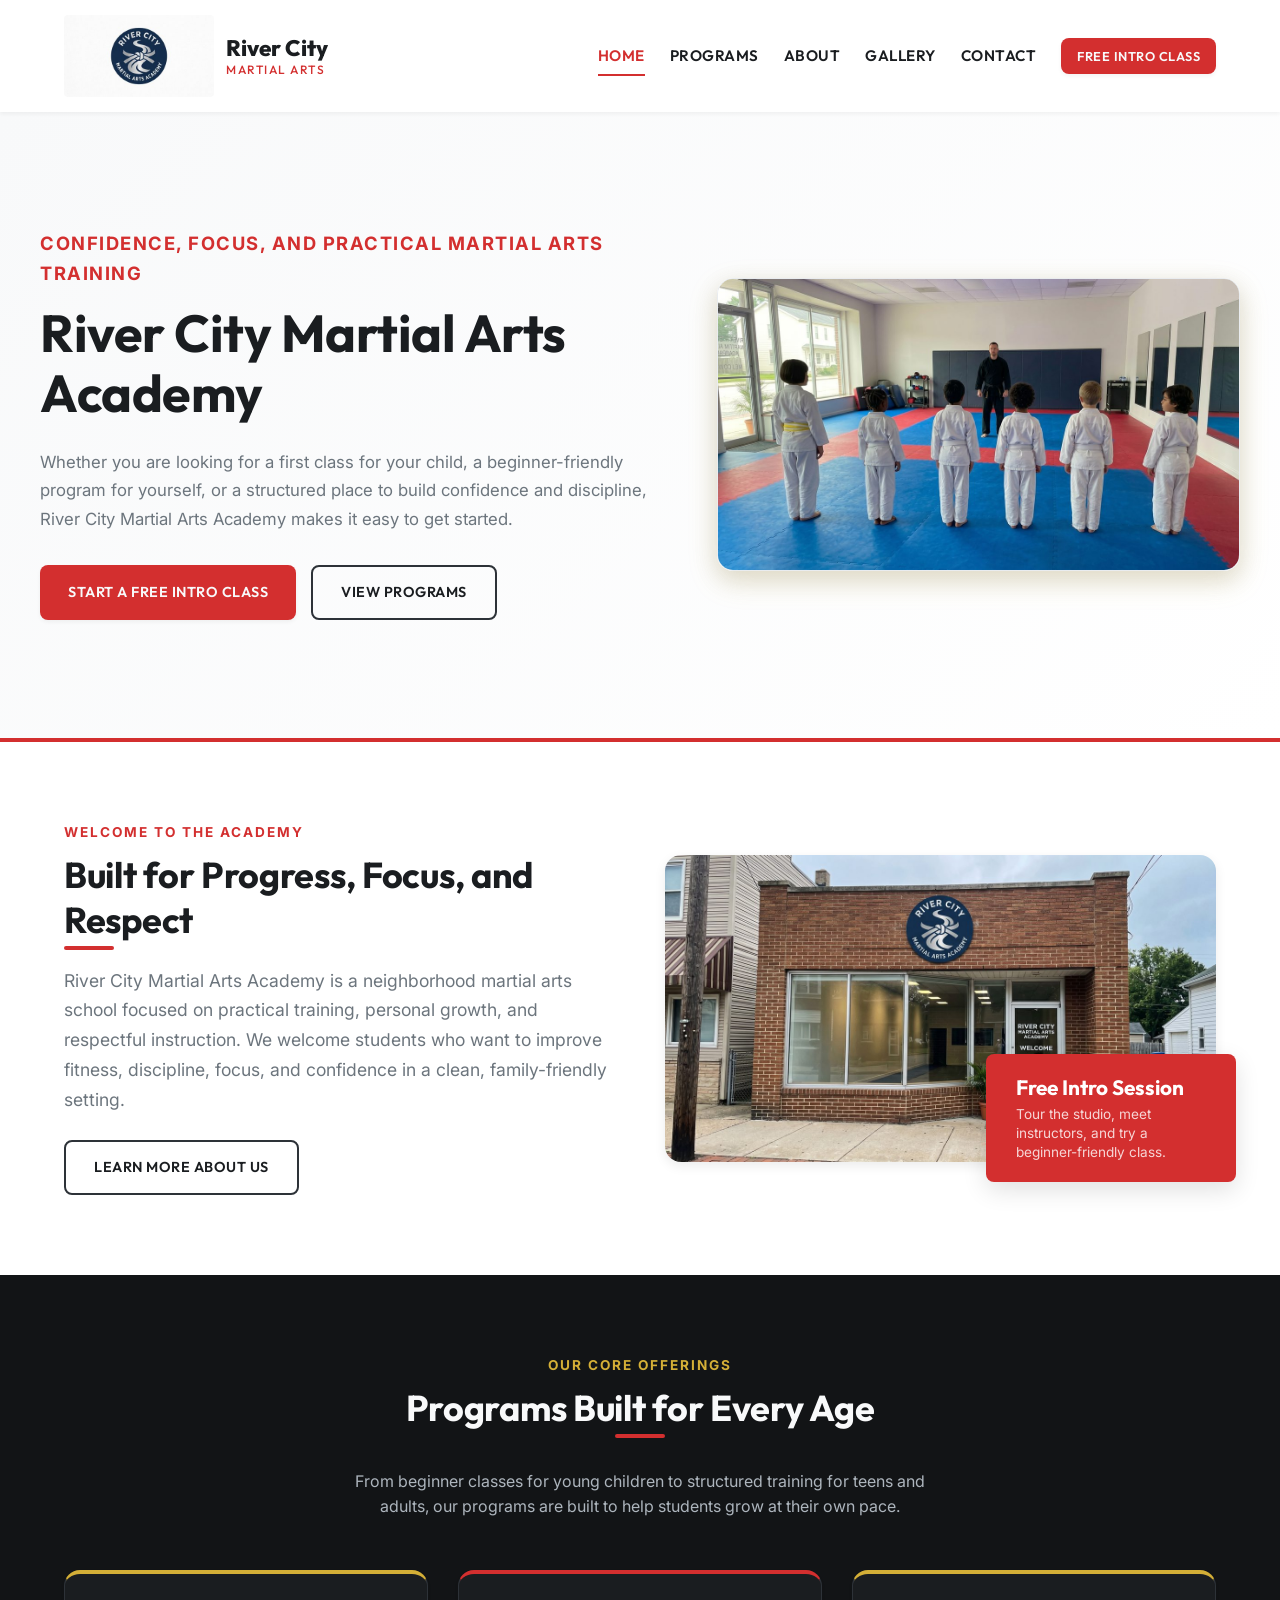
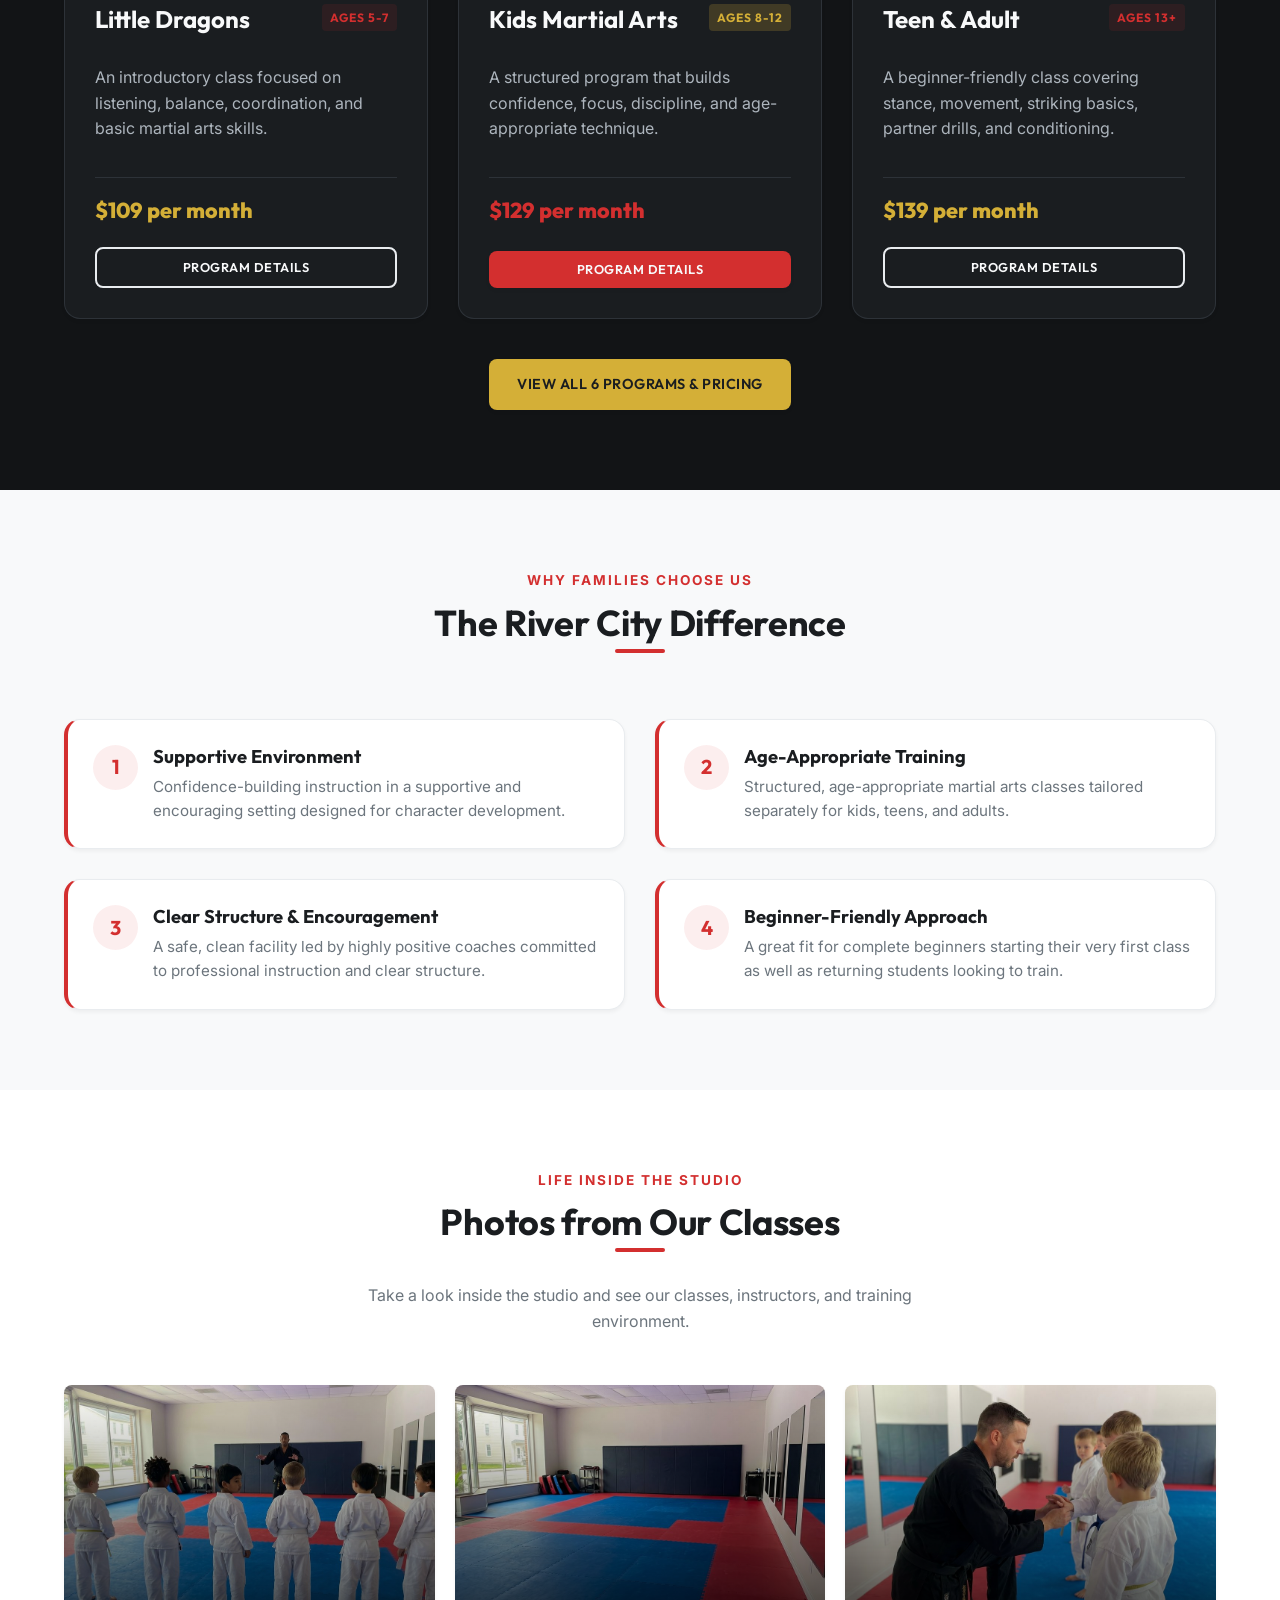
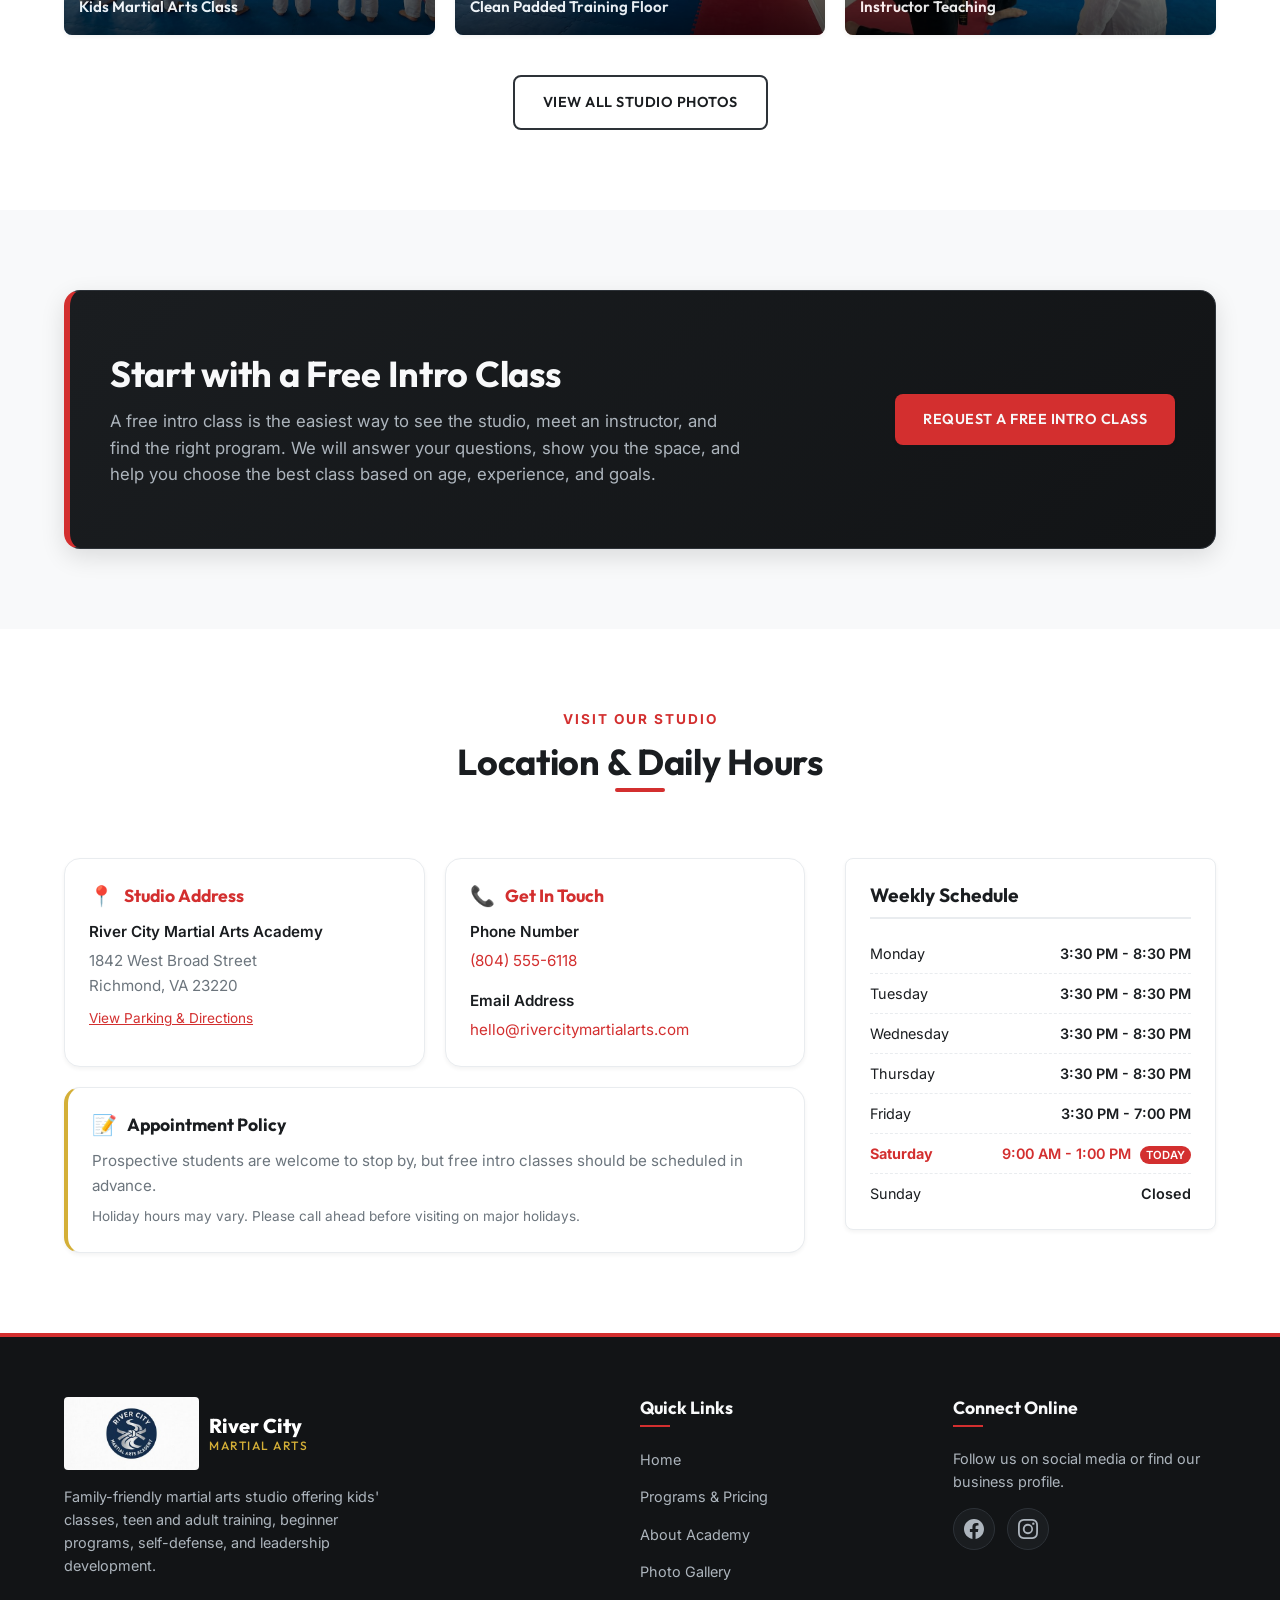
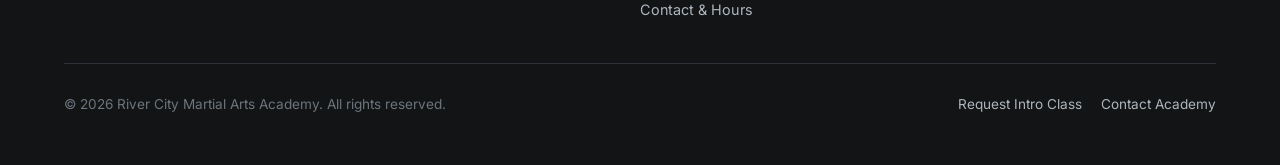
==== commit af079e80: "Add favicon to all website pages using optimized logo" ====
--- a/index.html
+++ b/index.html
@@ -5,6 +5,7 @@
   <meta name="viewport" content="width=device-width, initial-scale=1.0">
   <title>River City Martial Arts Academy | Confidence, Focus, & Practical Training</title>
   <meta name="description" content="River City Martial Arts Academy offers family-friendly martial arts classes for kids, teens, and adults in Richmond, Virginia. Start with a free intro class today!">
+    <link rel="icon" type="image/jpeg" href="assets/logo/river-city-martial-arts-logo.jpg">
   <link rel="stylesheet" href="assets/css/style.css">
 </head>
 <body>
--- a/assets/css/style.css
+++ b/assets/css/style.css
@@ -475,6 +475,7 @@
   text-transform: uppercase;
   letter-spacing: 2px;
   margin-bottom: 8px;
+  display: block;
 }
 
 /* Grid Cards (General) */
